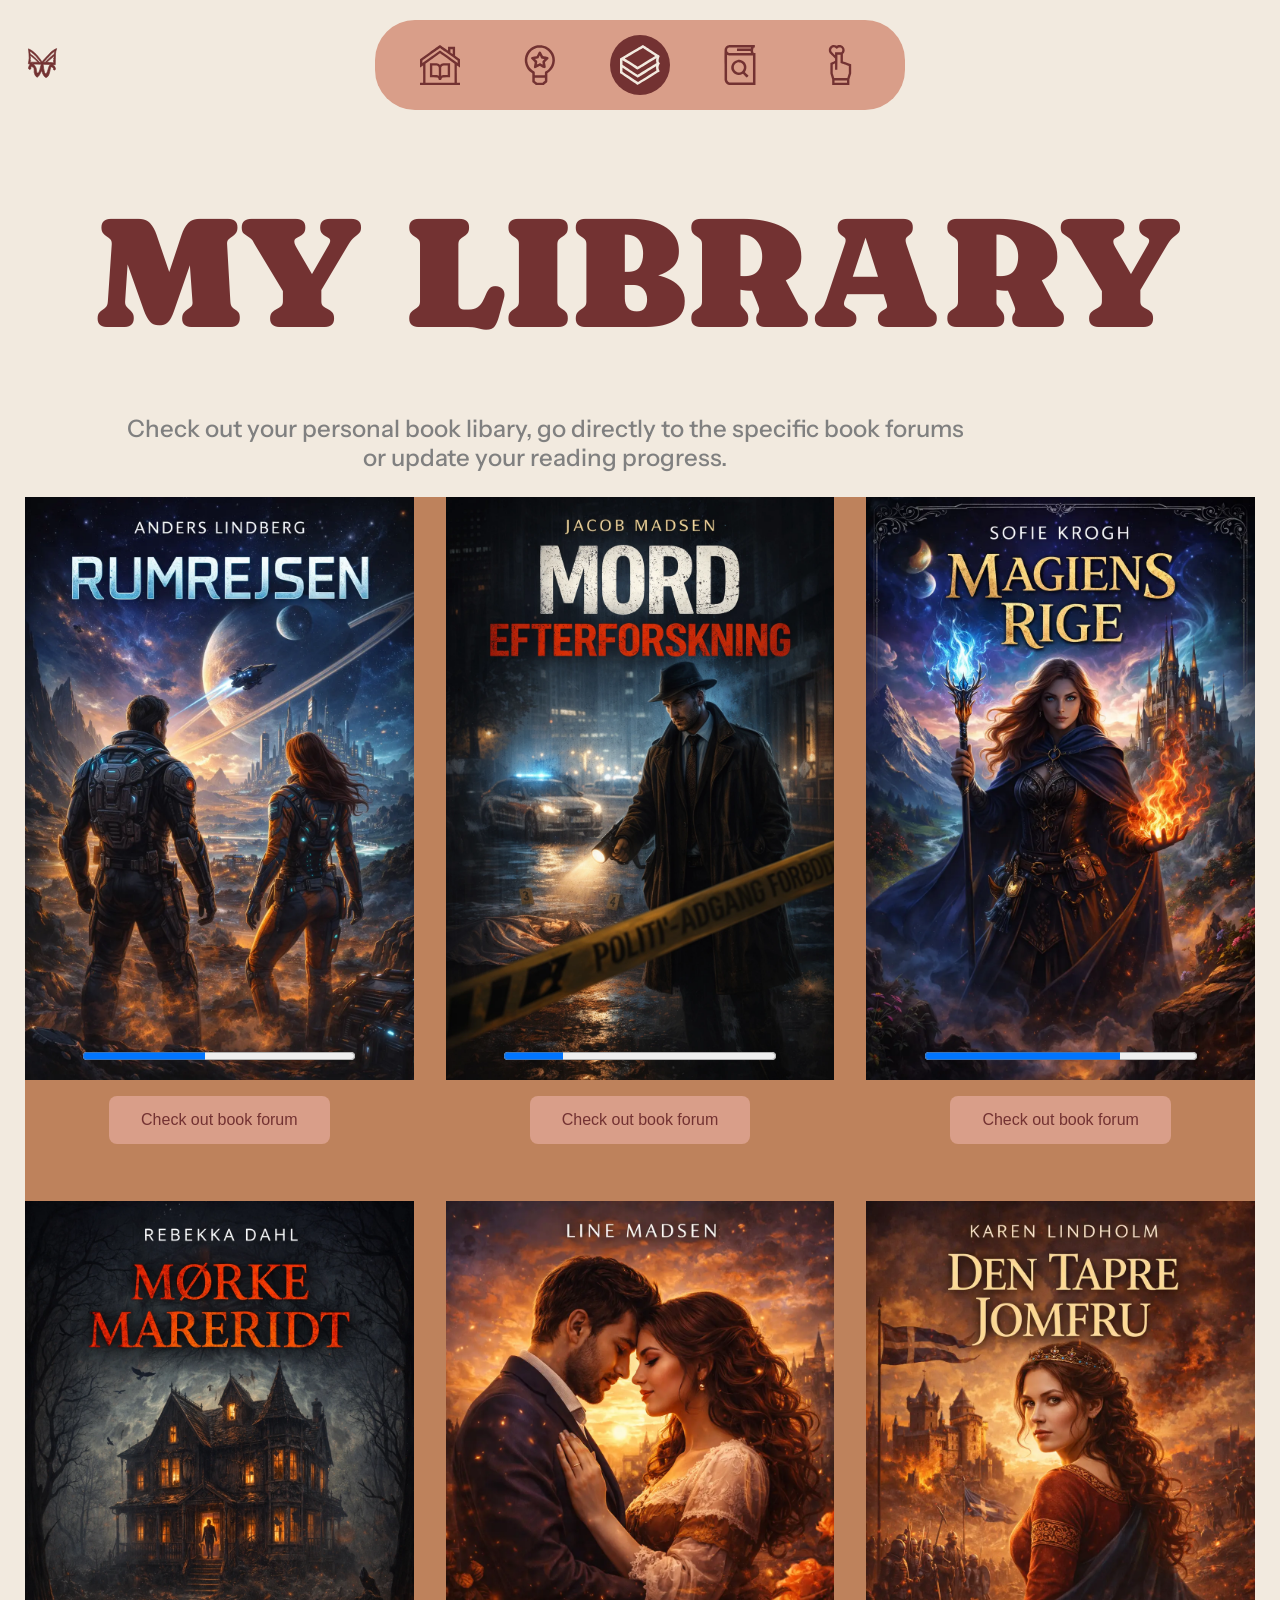
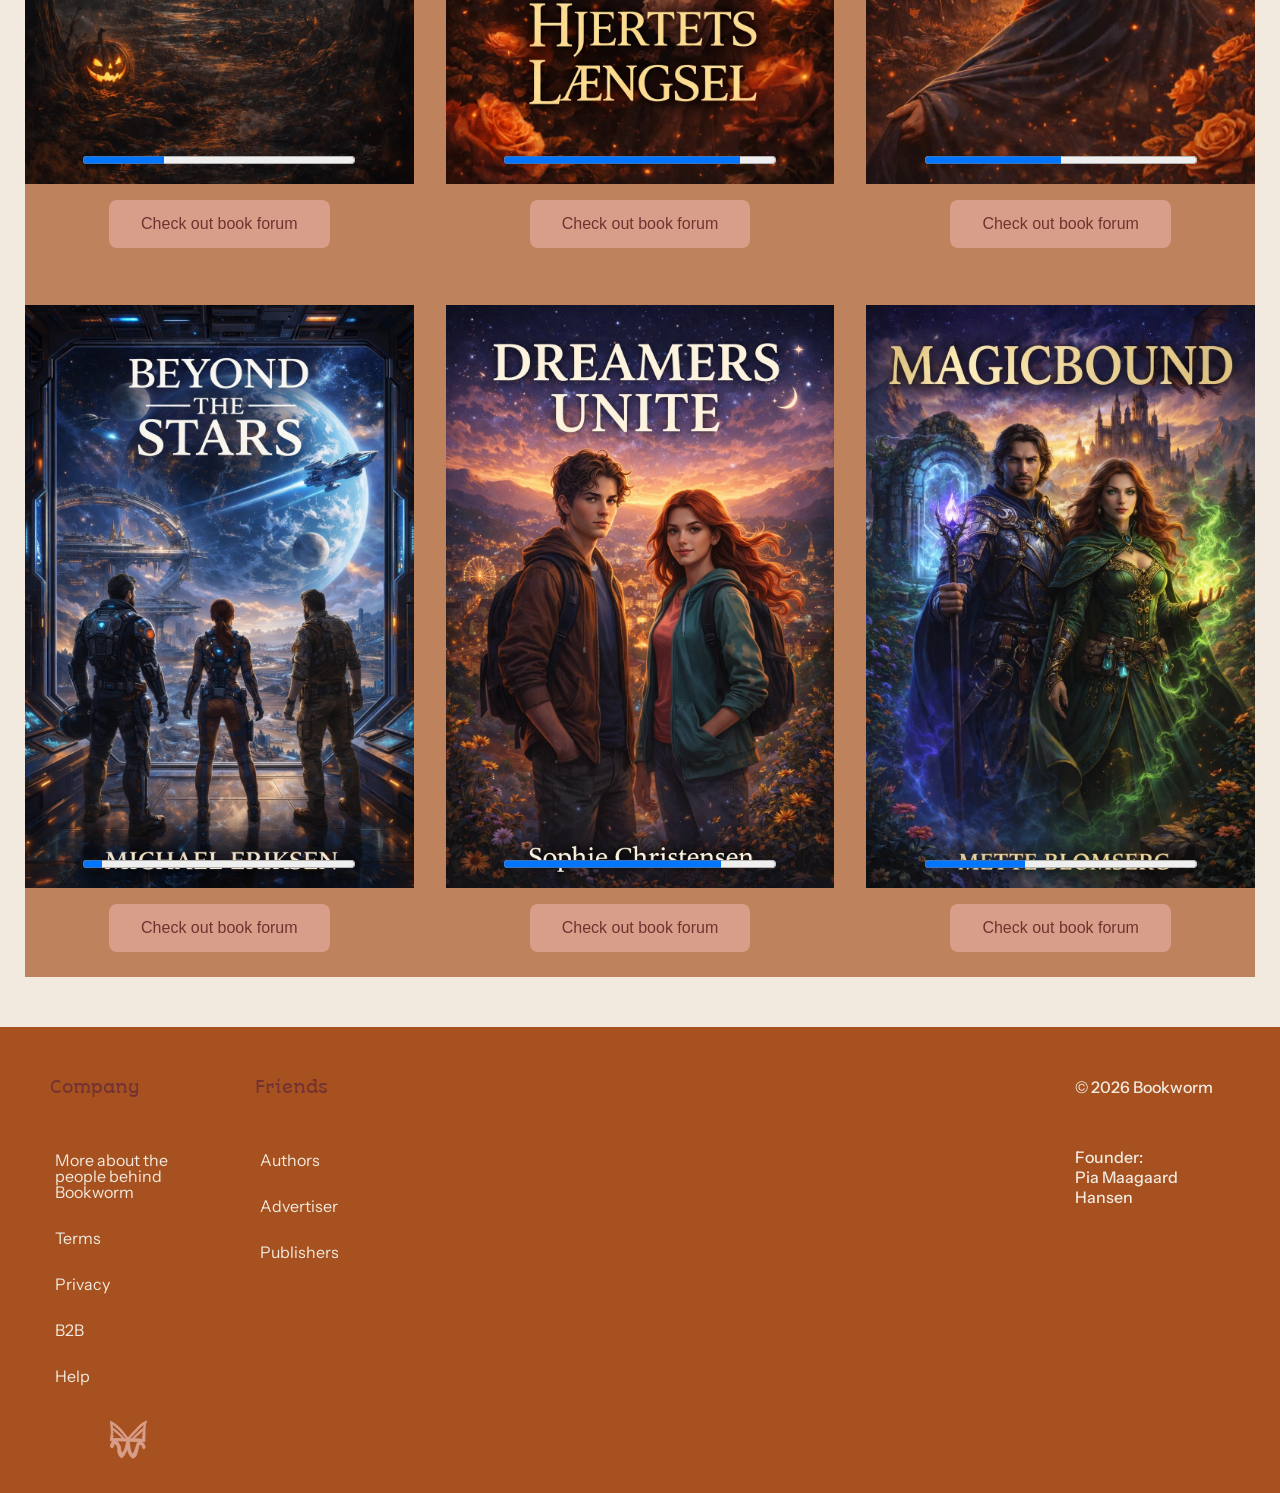
==== librarypage.html @ 9158f4e3 "Add files via upload" ====
<!DOCTYPE html>
<html lang="da">

<head>
    <meta charset="utf-8">
    <meta name="viewport" content="width=device-width, initial-scale=1.0">
    <meta name="robots" content="noindex">
    <link rel="stylesheet" href="style.css">
    <link rel="stylesheet" href="layout.css">
    <title>librarypage</title>
</head>

<body>
    <header class="grid_header">
        <div class="logo">
            <img src="logo1.svg" alt="logo">
        </div>
        <nav class="menu">
            <a href="index.html">
                <img src="icons/homepage.svg" alt="homepage">
            </a>

            <a href="suggestionpage.html">
                <img src="icons/suggest.svg" alt="suggestionpage">
            </a>

            <a class="active" href="librarypage.html">
                <img src="icons/library_a.svg" alt="librarypage">
            </a>

            <a href="search.html">
                <img src="icons/search.svg" alt="searchpage">
            </a>

            <a href="foryou.html">
                <img src="icons/foryou.svg" alt="foryoupage">
            </a>
        </nav>
        <div class="header-right"></div>
    </header>
    <main>
        <div class="librarytitle">
            <h1>MY LIBRARY</h1>
            <p>Check out your personal book libary, go directly to the specific book forums<br> or update your reading
                progress.</p>
        </div>
        <section class="grid_book">
            <div>
                <section class="grid_libcover">
                    <img src="imgs/Bøger/rumrejsen.webp" alt="rumrejsen book">
                    <label for="file1">Reading status: cpt. 18 </label>
                    <progress id="file1" value="45" max="100"> 45% </progress>
                </section>
                <button class="button">Check out book forum</button>
            </div>
            <div>
                <section class="grid_libcover">
                    <img src="imgs/Bøger/mordefterforskningbog.webp" alt="mordefterforskning book">
                    <label for="file2">Reading status: cpt. 9 </label>
                    <progress id="file2" value="22" max="100"> 22,5% </progress>
                </section>
                <button class="button">Check out book forum</button>
            </div>
            <div>
                <section class="grid_libcover">
                    <img src="imgs/Bøger/magiensrige.webp" alt="magiensrige book">
                    <label for="file3">Reading status: cpt.29 </label>
                    <progress id="file3" value="72" max="100"> 72,5% </progress>
                </section>
                <button class="button">Check out book forum</button>
            </div>
            <div>
                <section class="grid_libcover">
                    <img src="imgs/Bøger/mørkemareridt.webp" alt="mørkemareridt book">
                    <label for="file4">Reading status: cpt. 12 </label>
                    <progress id="file4" value="30" max="100"> 30% </progress>
                </section>
                <button class="button">Check out book forum</button>
            </div>
            <div>
                <section class="grid_libcover">
                    <img src="imgs/Bøger/hjertetlængsel.webp" alt="hjertetlængsel book">
                    <label for="file5">Reading status: cpt.35 </label>
                    <progress id="file5" value="87" max="100"> 87,5% </progress>
                </section>
                <button class="button">Check out book forum</button>
            </div>
            <div>
                <section class="grid_libcover">
                    <img src="imgs/Bøger/dentaprejomfru.webp" alt="dentaprejomfru book">
                    <label for="file6">Reading status: cpt. 20</label>
                    <progress id="file6" value="50" max="100"> 50% </progress>
                </section>
                <button class="button">Check out book forum</button>
            </div>
            <div>
                <section class="grid_libcover">
                    <img src="imgs/Bøger/beyoundthestars.webp" alt="beyoundthestars book">
                    <label for="file7">Reading status: cpt.3 </label>
                    <progress id="file7" value="7" max="100"> 7,5% </progress>
                </section>
                <button class="button">Check out book forum</button>
            </div>
            <div>
                <section class="grid_libcover">
                    <img src="imgs/Bøger/dreamersunite.webp" alt="dreamersunite book">
                    <label for="file8">Reading status: cpt.32 </label>
                    <progress id="file8" value="80" max="100"> 80% </progress>
                </section>
                <button class="button">Check out book forum</button>
            </div>
            <div>
                <section class="grid_libcover">
                    <img src="imgs/Bøger/magicbound.webp" alt="magicbound book">
                    <label for="file9">Reading status: cpt.15 </label>
                    <progress id="file9" value="37" max="100"> 37,5% </progress>
                </section>
                <button class="button">Check out book forum</button>
            </div>
        </section>

    </main>
    <footer class="grid_footer">
        <div class="company">
            <div>
                <h3>Company</h3>
                <ul>
                    <li>
                        <a href="">More about the people behind Bookworm</a>
                    </li>
                    <li><a href="">Terms</a></li>
                    <li><a href="">Privacy</a></li>
                    <li><a href="">B2B</a></li>
                    <li><a href="">Help</a></li>
                </ul>
            </div>
            <div class="logo">
                <img src="logo2.svg" alt="logo">
            </div>
        </div>
        <div class="friends">
            <h3>Friends</h3>
            <ul>
                <li><a href="">Authors</a></li>
                <li><a href="">Advertiser</a></li>
                <li><a href="">Publishers</a>
                </li>
            </ul>
        </div>
        <div class="founder">
            <p>© 2026 Bookworm</p>
            <p>Founder:<br> Pia Maagaard Hansen</p>
        </div>
    </footer>
</body>
---- style.css ----
/*************** Reset *********************/
* {
  margin: 0;
  padding: 0;
  box-sizing: border-box;
}
img {
  width: 100%;
  height: auto;
}

/********** fonts *******/
@font-face {
  font-family: Autour;
  src: url("typografi/Autour_One/11zon_AutourOne-Regular.woff") format("woff");
}
@font-face {
  font-family: Caprasimo;
  src: url("typografi/Caprasimo/11zon_Caprasimo-Regular.woff") format("woff");
}
@font-face {
  font-family: Gloock;
  src: url("typografi/Gloock/11zon_Gloock-Regular.woff") format("woff");
}
@font-face {
  font-family: Instrument;
  src: url("typografi/Instrument_Sans/11zon_InstrumentSans-VariableFont_wdth,wght.woff") format("woff");
}

/***** Desktop ******/
@media (min-width: 1001px) {
  /***** MENU ******/
  .logo img {
    height: 50px;
  }
  .menu {
    background-color: #d99e89; /* farven bag menuen */
    display: flex;
    justify-content: space-around;
    align-items: center;
    padding: 15px; /* adds space inside the menu */
    border-radius: 40px; /* rounded menu edges */
  }
  .menu a {
    display: flex;
    align-items: center;
    justify-content: center;
    width: 60px;
    height: 60px;
    border-radius: 50%;
    margin-left: 20px;
    margin-right: 20px;
  }

  .menu img {
    width: 40px;
    height: auto;
  }

  .menu a.active {
    background-color: #733232;
  }

  .menu a:hover img {
    transform: scale(1.2);
    opacity: 0.8;
  }

  /****** TEKST *****/
  h1 {
    color: #733232;
    font-family: Caprasimo;
    font-size: 10em;
    font-weight: 100;
    padding: 25px;
    text-transform: uppercase;
    text-align: center;
  }
  h2 {
    color: #733232;
    font-family: Caprasimo;
    font-size: 6em;
    font-weight: 800;
    padding: 25px;
  }
  h3 {
    color: #733232;
    font-family: Autour;
    font-size: 1em;
    font-weight: 100;
    padding: 25px;
  }
  p {
    color: grey;
    font-family: Instrument;
    font-size: 150%;
    font-weight: 500;
    padding: 25px;
    max-width: 65ch;
  }
  li {
    color: #733232;
    font-family: Instrument;
    font-size: 1.2rem;
    line-height: 1.5rem;
    margin: 30px;
  }
  q {
    color: #733232;
    font-family: Gloock;
    font-size: 2em;
    font-weight: 100;
    padding: 25px;
  }
  /** first img, text over img **/
  .grid_1 p {
    color: #733232;
    font-family: Gloock;
    font-size: 300%;
    font-weight: 500;
    padding: 25px;
    max-width: 65ch;
  }
  .grid_1 img {
    opacity: 0.5;
    border-radius: 20px;
  }
  /** Bookworm list **/
  .grid_worm ol {
    color: #733232;
    font-family: Instrument;
    font-size: 1.5rem;
    line-height: 1.5rem;
    margin: 30px;
  }
  .grid_worm h2 {
    color: #733232;
    font-family: Caprasimo;
    font-size: 4em;
    font-weight: 800;
    padding: 25px;
  }
  .grid_worm img {
    border-radius: 20px;
  }
  /** Genre links **/
  .book a {
    color: #efb29e;
    text-decoration: none;
    font-size: 1.5rem;
    font-weight: 400;
  }
  /** top ti liste **/
  .grid_3-5 a {
    color: #733232;
    text-decoration: none;
    font-family: Gloock;
    font-size: 1.5rem;
    line-height: 2rem;
    text-align: center;
  }
  .grid_citat p {
    font-style: italic;
  }
  .grid_citat img {
    border-radius: 20px;
  }
  /*****library books*****/
  .librarytitle p {
    text-align: center;
    place-self: center;
  }
  .grid_book {
    background-color: #a6511fac;
    margin-bottom: 25px;
  }
  .grid_book h3 {
    color: #f2eadf;
    font-family: Gloock;
  }
}

/***** MOBIL ******/
@media screen and (max-width: 1000px) {
  /***** MENU ******/
  .logo img {
    height: 50px;
  }
  .menu {
    background-color: #d99e89; /* farven bag menuen */
    display: flex;
    justify-content: space-around;
    align-items: center;
    padding: 15px; /* adds space inside the menu */
    border-radius: 40px; /* rounded menu edges */
  }
  .menu a {
    display: flex;
    align-items: center;
    justify-content: center;
    width: 60px;
    height: 60px;
    border-radius: 50%;
  }

  .menu img {
    width: 40px;
    height: auto;
  }

  .menu a.active {
    background-color: #733232;
  }

  .menu a:hover img {
    transform: scale(1.2);
    opacity: 0.8;
  }
  /****** TEKST *****/
  h1 {
    color: #733232;
    font-family: Caprasimo;
    font-size: 6em;
    font-weight: 100;
    padding: 25px;
    text-transform: uppercase;
    text-align: center;
  }
  h2 {
    color: #733232;
    font-family: Caprasimo;
    font-size: 4em;
    font-weight: 800;
    padding: 25px;
  }
  h3 {
    color: #733232;
    font-family: Autour;
    font-size: 3em;
    font-weight: 100;
    padding: 25px;
  }
  p {
    color: grey;
    font-family: Instrument;
    font-size: 125%;
    font-weight: 500;
    padding: 25px;
    max-width: 65ch;
  }
  li {
    color: #733232;
    font-family: Instrument;
    font-size: 1rem;
    line-height: 1.5rem;
    margin: 30px;
  }
  q {
    color: #733232;
    font-family: Gloock;
    font-size: 2.5em;
    font-weight: 100;
    padding: 25px;
  }
  /** first img, text over img **/
  .grid_1 p {
    color: #733232;
    font-family: Gloock;
    font-size: 200%;
    font-weight: 500;
    padding: 25px;
    max-width: 65ch;
  }
  .grid_1 img {
    border-radius: 20px;
    opacity: 0.5;
  }
  /** Bookworm list **/
  .grid_worm ol {
    color: #733232;
    font-family: Instrument;
    font-size: 1.2rem;
    line-height: 1.5rem;
    margin: 30px;
  }
  .grid_worm h2 {
    color: #733232;
    font-family: Caprasimo;
    font-size: 4em;
    font-weight: 800;
    padding: 25px;
  }
  .grid_worm img {
    border-radius: 20px;
  }
  /** Genre links **/
  .book a {
    color: #efb29e;
    text-decoration: none;
    font-size: 1.8rem;
    font-weight: 400;
  }
  /** top ti liste **/
  .grid_3-5 a {
    color: #733232;
    text-decoration: none;
    font-family: Gloock;
    font-size: 1rem;
    line-height: 2rem;
    text-align: center;
  }
  .grid_citat img {
    border-radius: 20px;
  }
  /*****library books*****/
  .grid_book {
    background-color: #a6511fac;
    margin-bottom: 25px;
  }
  .grid_book h3 {
    color: #f2eadf;
    font-family: Gloock;
  }
}
/*genre book stack*/
/* colors */
.book1 {
  background: #7b3437;
}
.book2 {
  background: #55683a;
}
.book3 {
  background: #b55e22;
}
.book4 {
  background: #4a2e43;
}

.book5 {
  background: #134f57;
}
.book6 {
  background: #000000;
}
.book7 {
  background: #404247;
}
.book8 {
  background: #a1541d;
}

.book9 {
  background: #551315;
}
.book10 {
  background: #42531f;
}
.book11 {
  background: #3f8792;
}
.book12 {
  background: #a1749b;
}
/****** HEADER *****/
header {
  background-color: #f2eadf;
  overflow: hidden;
}
/****** MAIN *****/
main {
  padding: 25px;
  background-color: #f2eadf;
  margin-inline: auto;
  max-width: 1500px;
}
/****** FOOTER *****/
footer {
  background-color: #a6511f;
  padding: 25px;
}
footer p {
  color: #f2eadf;
  text-decoration: none;
  font-size: 1rem;
}
footer li {
  color: #f2eadf;
  font-family: Instrument;
  font-size: 1rem;
  line-height: 1rem;
  margin: 30px;
  list-style: none;
}
footer a {
  color: #f2eadf;
  text-decoration: none;
}
.button {
  background-color: #d99e89; /* farven bag menuen */
  border: none;
  color: #733232;
  padding: 15px 32px;
  text-align: center;
  text-decoration: none;
  display: inline-block;
  font-size: 16px;
  cursor: pointer;
  margin-bottom: 25px;
  border-radius: 8px;
}
.genre_book button {
  background-color: #733232;
  border: none;
  color: #f2eadf;
  padding: 15px 32px;
  text-align: center;
  text-decoration: none;
  display: inline-block;
  font-size: 16px;
  cursor: pointer;
  margin-bottom: 25px;
  border-radius: 8px;
}

.map {
  padding-bottom: 25px;
}
.grid_worm {
  padding-bottom: 25px;
}
.grid_10list {
  padding-bottom: 25px;
}
.list10_text {
  padding-bottom: 25px;
}
.grid_citat {
  padding-bottom: 25px;
}
---- layout.css ----
.grid_header {
  display: grid;
  grid-template-columns: 1fr 4fr 1fr;
  align-items: center;
  padding: 20px;
}
.logo {
  justify-self: start;
}

.menu {
  justify-self: center;
}

.header-right {
  justify-self: end;
}
header nav ul {
  list-style: none;
}
.grid_footer {
  display: grid;
  grid-template-columns: 1fr 1fr 3fr 1fr;
}
.company {
  grid-column: 1;
}
.friends {
  grid-column: 2;
}
.founder {
  grid-column: 4;
}

/******* mobil ******/
/** homepage **/
/** text on image **/
.grid_1 {
  display: grid;
  grid-template-columns: 1fr;
  gap: 10px;
  /*padding: 25px;*/
}
.grid_1 img {
  grid-column: 1;
  grid-row: 1;
}
.grid_1 p {
  grid-column: 1;
  grid-row: 1;
  /* når screen kommer under 600, så passer teksten ikke til billedet*/
}
/** genre stack **/
.grid_genre {
  display: grid;
  grid-template-columns: repeat(4, 1fr);
  gap: 18px;
  max-width: 1000px;
  margin: 0 auto;
  background: #f3eee6;
  padding-bottom: 25px;
}
.book {
  position: relative;
  /* height her ændre størrelsen på bøgen*/
  height: 600px;
  display: flex;
  justify-content: center;
  overflow: hidden;
  align-items: center;
}

.book img {
  position: absolute;
  /*top ændre hvor meget den skal rykkes op fra midten, fordi ellers stå den samme sted som texten*/
  top: 18px;
  left: 50%;
  transform: translateX(-50%);
  width: 150px;
  height: auto;
}
.book a {
  position: absolute;
  /*her ændres texten til at være vertical*/
  writing-mode: vertical-rl;
  text-orientation: mixed;
}
/** top 10 **/
.grid_10list {
  display: grid;
  grid-template-columns: 1fr 1fr;
  gap: 20px;
}
.grid_3-5 {
  display: grid;
  grid-template-columns: 3fr 5fr;
  gap: 20px;
  align-items: center;
}
.grid_3-5 img {
  width: 100%;
  height: auto;
  display: block;
}

/***** librarypage *****/

.grid_book {
  display: grid;
  grid-template-columns: 1fr 1fr;
  gap: 2rem;
}

.grid_book > div {
  display: flex;
  flex-direction: column;
  align-items: center;
}

.grid_libcover {
  display: grid;
}

.grid_libcover img {
  grid-column: 1;
  grid-row: 1;
  width: 100%;
  display: block;
}

.grid_libcover label,
.grid_libcover progress {
  grid-column: 1;
  grid-row: 1;
}

.grid_libcover progress {
  place-self: end center;
  margin-bottom: 1rem;
  width: 70%;
}

.grid_libcover label {
  display: none;
}

.button {
  margin-top: 1rem;
  place-self: center;
}
/***** suggestionpage *****/

.grid_book h3 {
  grid-column: 1/3;
  grid-row: 1;
}
.grid_book button {
  grid-column: 2;
  grid-row: 3;
  place-self: center;
}
.genre_book {
  display: flex;
  flex-direction: column;
  align-items: center;
}

/******* desktop ******/
@media (min-width: 1000px) {
  /** homepage **/
  .grid_genre {
    display: grid;
    grid-template-columns: repeat(12, 1fr);
    gap: 18px;
    max-width: 1500px;
    margin: 0 auto;
    background: #f3eee6;
    padding-bottom: 25px;
  }
  .book {
    position: relative;
    /* height her ændre størrelsen på bøgen*/
    height: 600px;
    display: flex;
    justify-content: center;
    overflow: hidden;
    align-items: center;
  }
  .book img {
    position: absolute;
    /*top ændre hvor meget den skal rykkes op fra midten, fordi ellers stå den samme sted som texten*/
    top: 18px;
    left: 50%;
    transform: translateX(-50%);
    width: 50px;
    height: auto;
  }
  .book a {
    position: absolute;
    /*her ændres texten til at være vertical*/
    writing-mode: vertical-rl;
    text-orientation: mixed;
  }
  .grid_worm {
    display: grid;
    grid-template-columns: 1fr 1fr;
    gap: 20px;
    margin: 0 auto;
  }
  .grid_citat {
    display: grid;
    grid-template-columns: 1fr 1fr;
    gap: 20px;
    margin: 0 auto;
  }
  /***** librarypage *****/
  .grid_book {
    grid-template-columns: 1fr 1fr 1fr;
  }
  /***** suggestionpage *****/
  .grid_book h3 {
    grid-column: 1/4;
    grid-row: 1;
  }
  .grid_book button {
    grid-column: 2;
    grid-row: 3;
  }
}
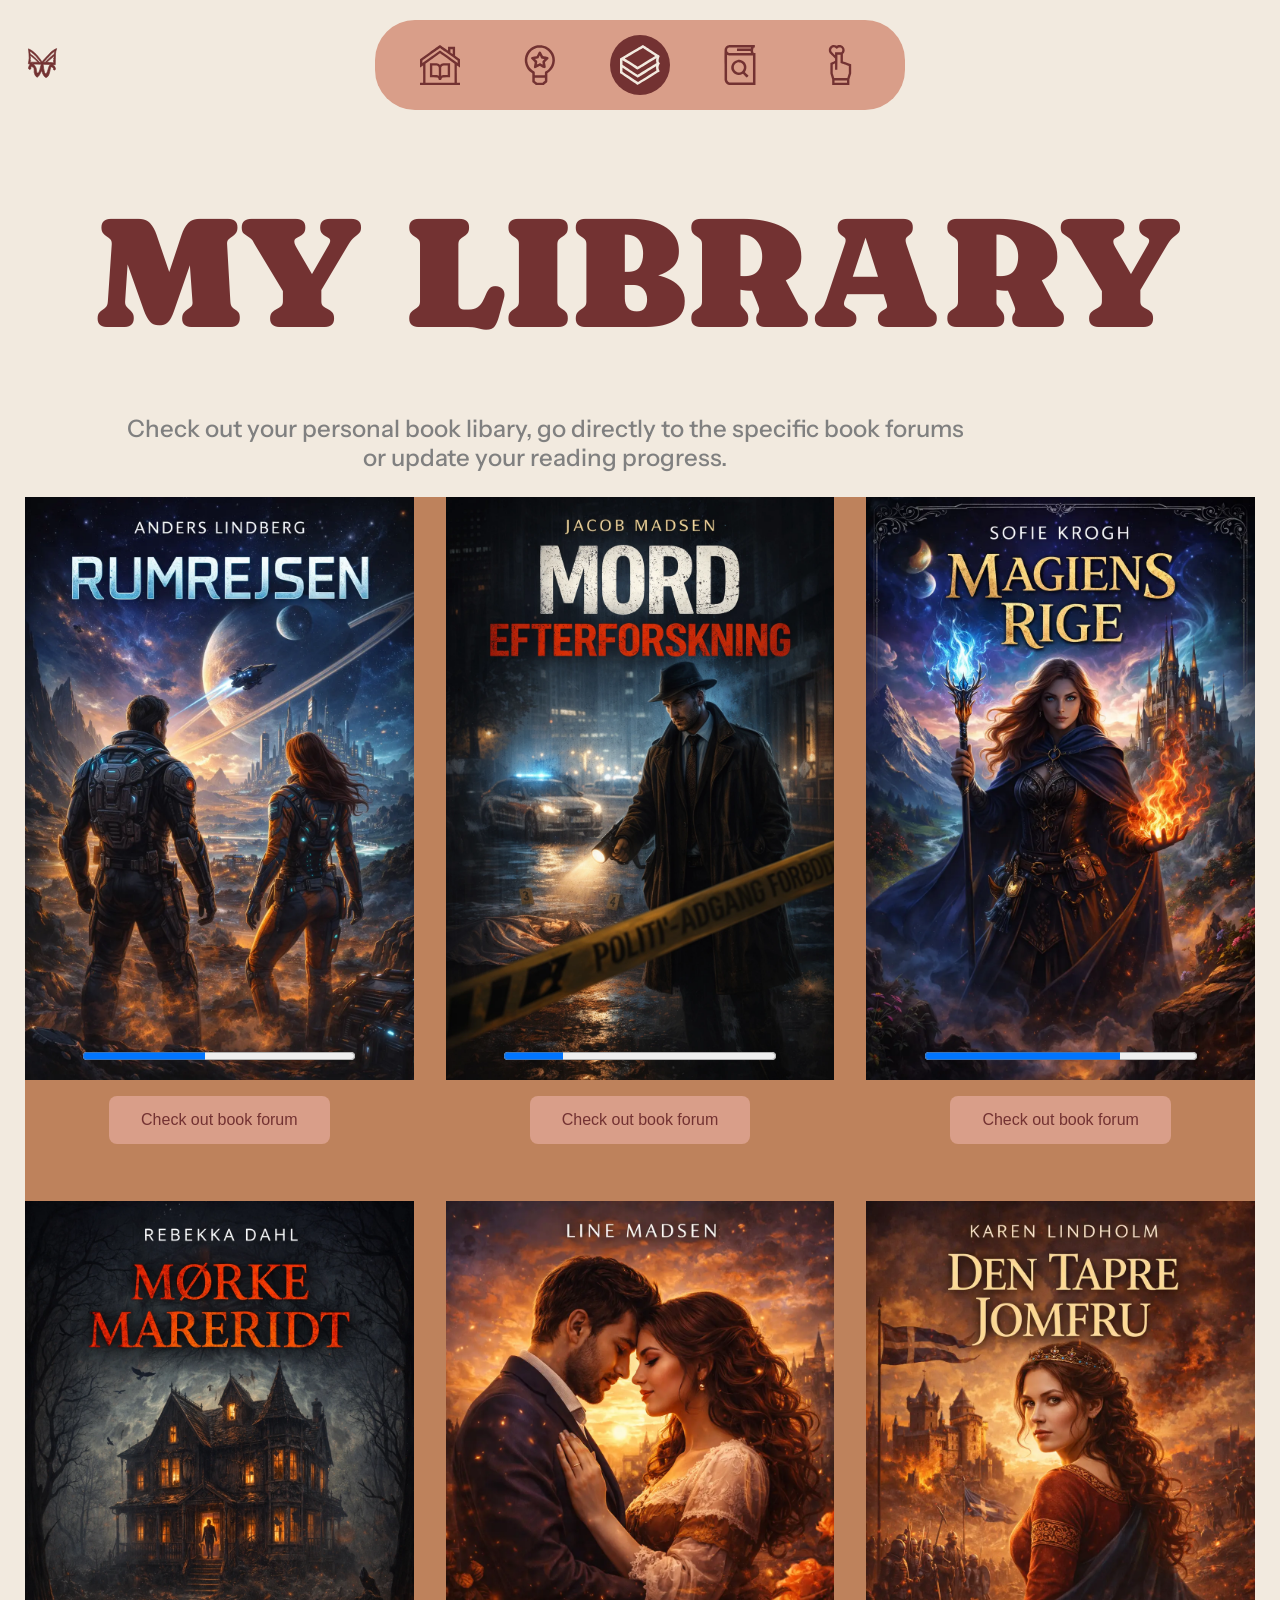
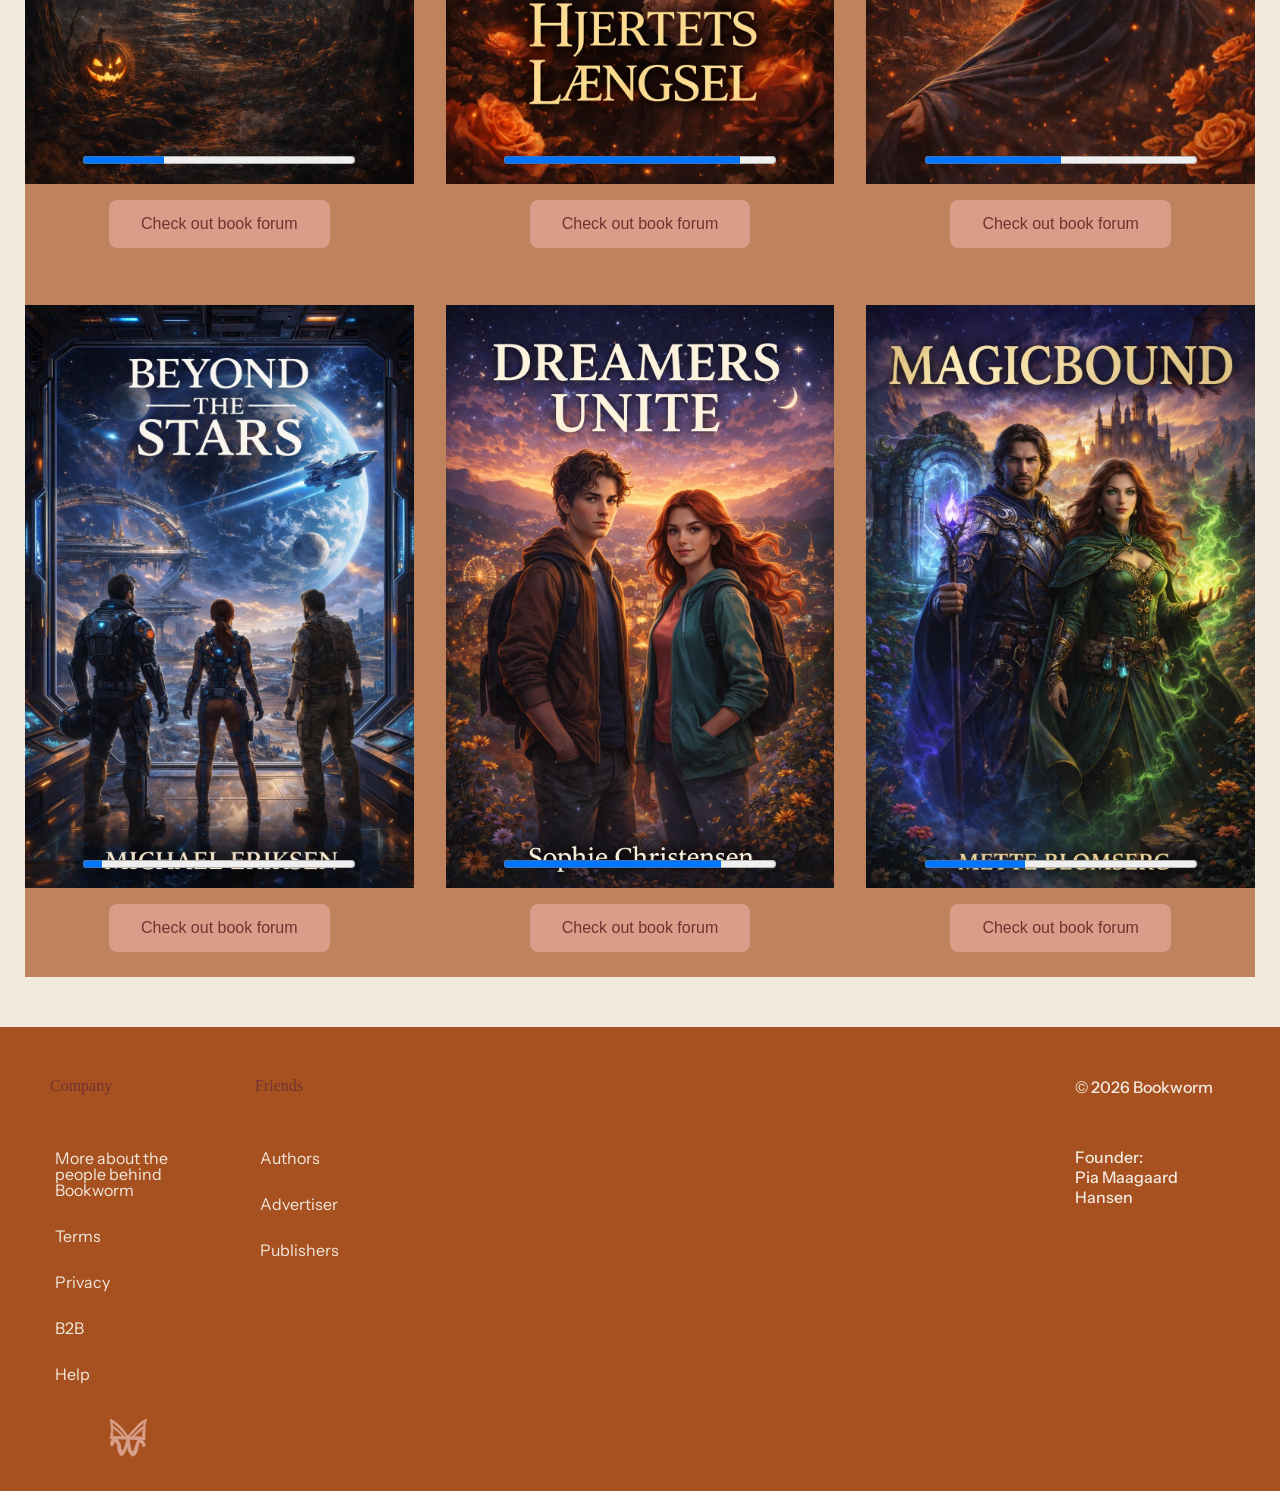
==== commit fa8a2be7: "Add files via upload" ====
--- a/librarypage.html
+++ b/librarypage.html
@@ -5,6 +5,11 @@
     <meta charset="utf-8">
     <meta name="viewport" content="width=device-width, initial-scale=1.0">
     <meta name="robots" content="noindex">
+    <link rel="preconnect" href="https://fonts.googleapis.com">
+    <link rel="preconnect" href="https://fonts.gstatic.com" crossorigin>
+    <link
+        href="https://fonts.googleapis.com/css2?family=Autour+One&family=Caprasimo&family=Gloock&family=Instrument+Sans:ital,wght@0,400..700;1,400..700&display=swap"
+        rel="stylesheet">
     <link rel="stylesheet" href="style.css">
     <link rel="stylesheet" href="layout.css">
     <title>librarypage</title>
--- a/style.css
+++ b/style.css
@@ -10,21 +10,45 @@
 }
 
 /********** fonts *******/
+/*
 @font-face {
   font-family: Autour;
   src: url("typografi/Autour_One/11zon_AutourOne-Regular.woff") format("woff");
-}
+}*/
+.autour-one-regular {
+  font-family: "Autour One", system-ui;
+  font-style: normal;
+}
+/*
 @font-face {
   font-family: Caprasimo;
   src: url("typografi/Caprasimo/11zon_Caprasimo-Regular.woff") format("woff");
-}
+}*/
+.caprasimo-regular {
+  font-family: "Caprasimo", serif;
+  font-weight: 400;
+  font-style: normal;
+}
+/*
 @font-face {
   font-family: Gloock;
   src: url("typografi/Gloock/11zon_Gloock-Regular.woff") format("woff");
-}
+}*/
+.gloock-regular {
+  font-family: "Gloock", serif;
+  font-weight: 400;
+  font-style: normal;
+}
+/*
 @font-face {
   font-family: Instrument;
   src: url("typografi/Instrument_Sans/11zon_InstrumentSans-VariableFont_wdth,wght.woff") format("woff");
+}*/
+.instrument-sans {
+  font-family: "Instrument Sans", sans-serif;
+  font-optical-sizing: auto;
+  font-style: normal;
+  font-variation-settings: "wdth" 100;
 }
 
 /***** Desktop ******/
@@ -92,7 +116,7 @@
   }
   p {
     color: grey;
-    font-family: Instrument;
+    font-family: Instrument Sans;
     font-size: 150%;
     font-weight: 500;
     padding: 25px;
@@ -100,7 +124,7 @@
   }
   li {
     color: #733232;
-    font-family: Instrument;
+    font-family: Instrument Sans;
     font-size: 1.2rem;
     line-height: 1.5rem;
     margin: 30px;
@@ -128,7 +152,7 @@
   /** Bookworm list **/
   .grid_worm ol {
     color: #733232;
-    font-family: Instrument;
+    font-family: Instrument Sans;
     font-size: 1.5rem;
     line-height: 1.5rem;
     margin: 30px;
@@ -242,7 +266,7 @@
   }
   p {
     color: grey;
-    font-family: Instrument;
+    font-family: Instrument Sans;
     font-size: 125%;
     font-weight: 500;
     padding: 25px;
@@ -250,7 +274,7 @@
   }
   li {
     color: #733232;
-    font-family: Instrument;
+    font-family: Instrument Sans;
     font-size: 1rem;
     line-height: 1.5rem;
     margin: 30px;
@@ -278,7 +302,7 @@
   /** Bookworm list **/
   .grid_worm ol {
     color: #733232;
-    font-family: Instrument;
+    font-family: Instrument Sans;
     font-size: 1.2rem;
     line-height: 1.5rem;
     margin: 30px;
@@ -386,7 +410,7 @@
 }
 footer li {
   color: #f2eadf;
-  font-family: Instrument;
+  font-family: Instrument Sans;
   font-size: 1rem;
   line-height: 1rem;
   margin: 30px;
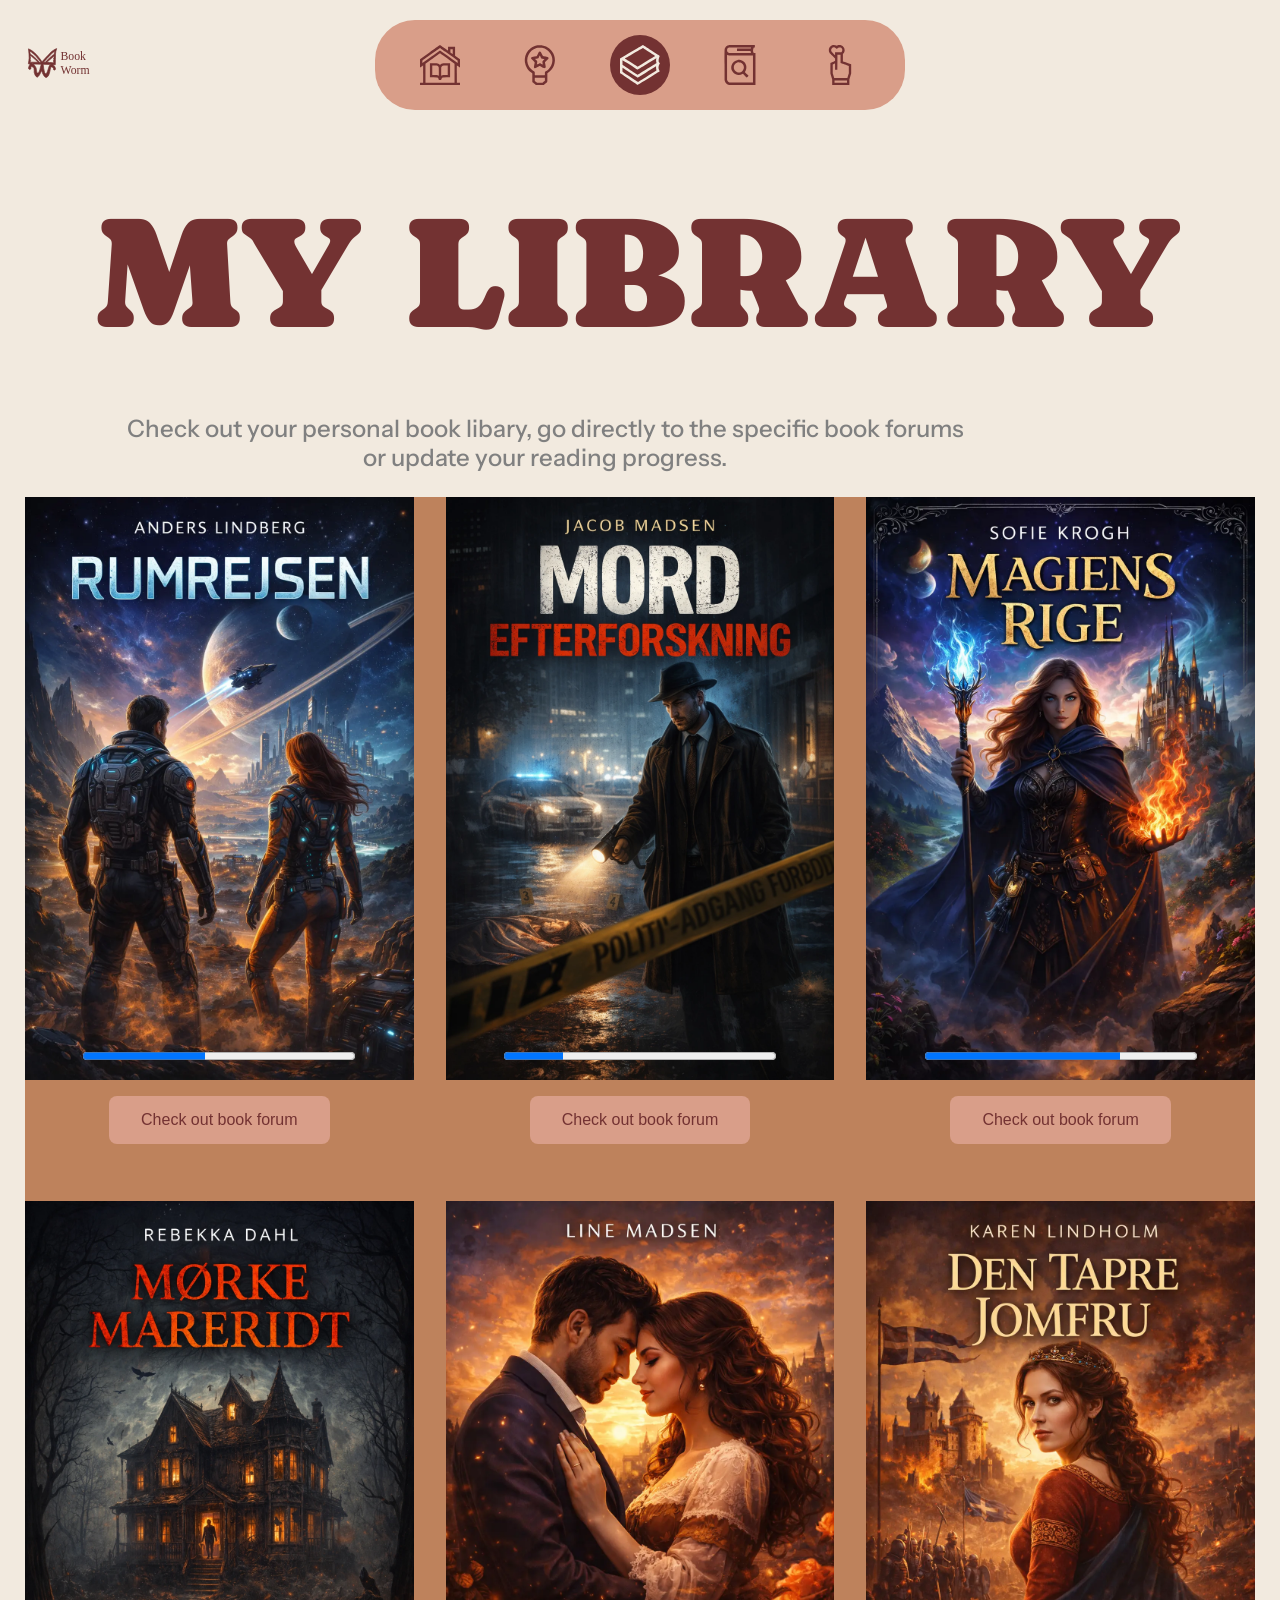
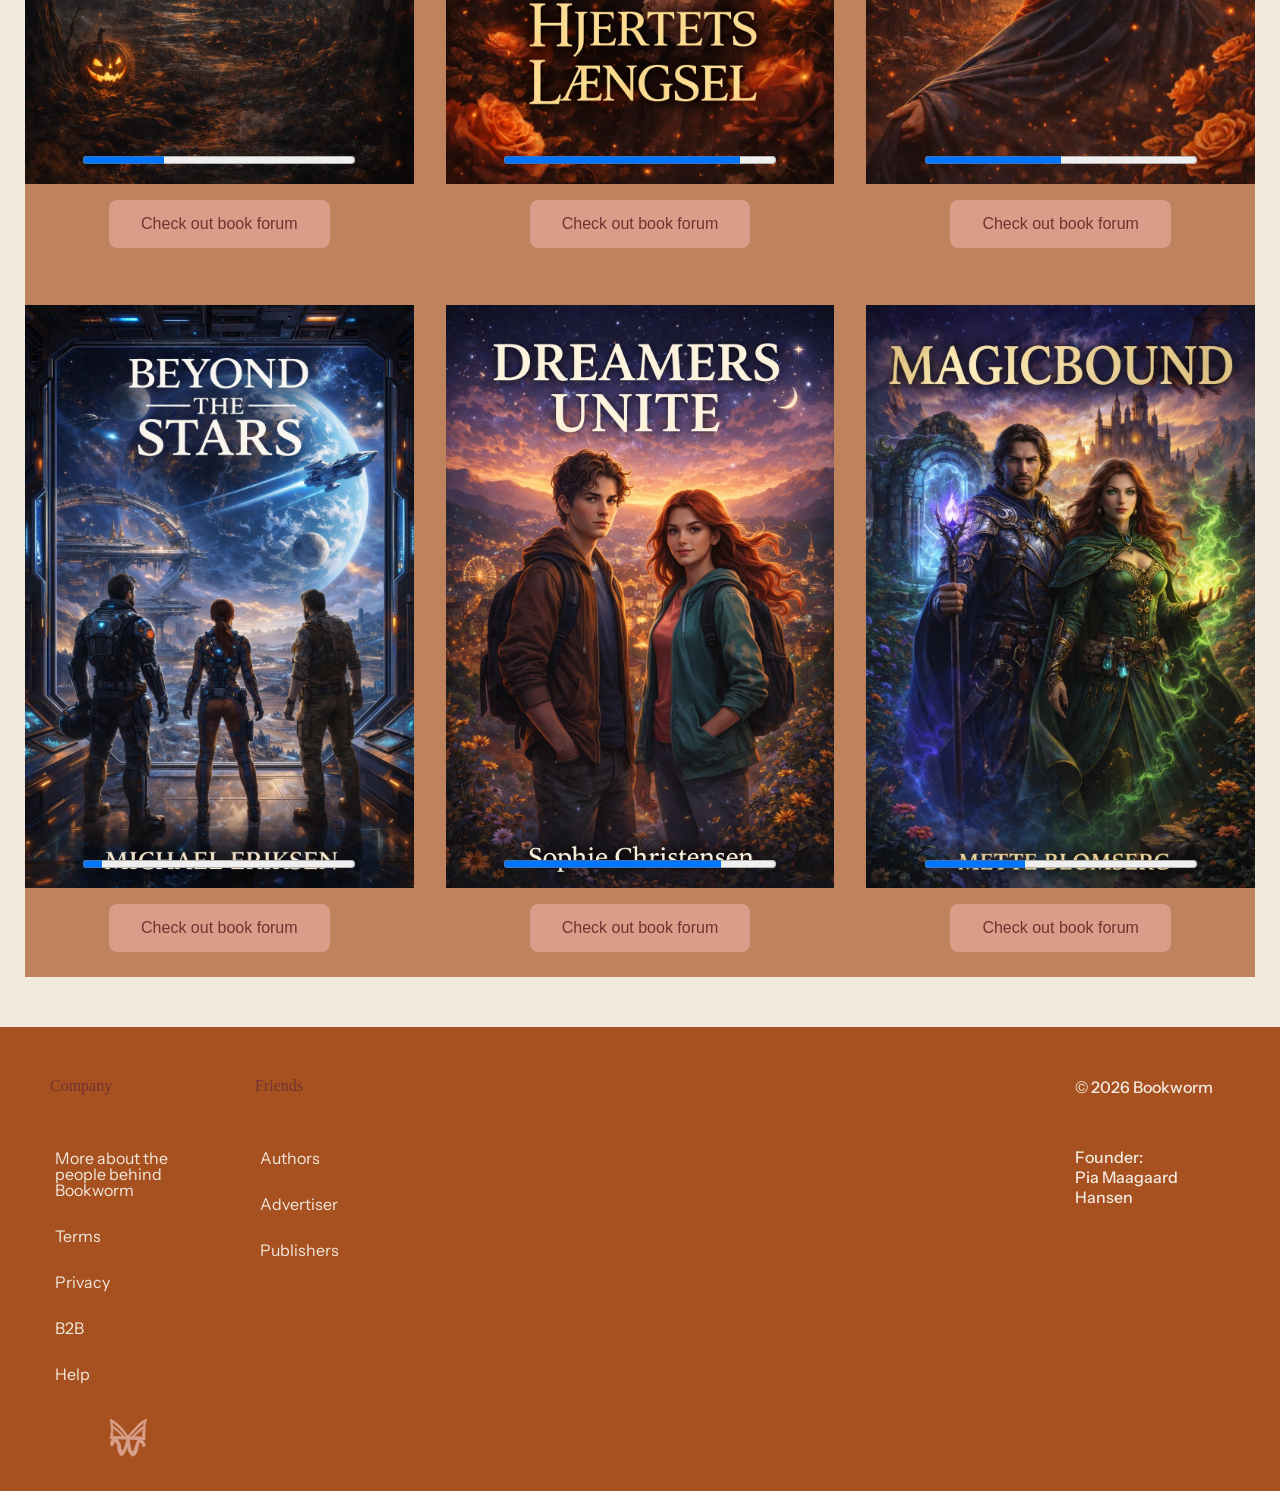
==== commit 167e4187: "Replace logo image with language-specific version" ====
--- a/librarypage.html
+++ b/librarypage.html
@@ -18,7 +18,7 @@
 <body>
     <header class="grid_header">
         <div class="logo">
-            <img src="logo1.svg" alt="logo">
+           <img src="logo1lang.svg" alt="logo">
         </div>
         <nav class="menu">
             <a href="index.html">
@@ -157,4 +157,4 @@
             <p>Founder:<br> Pia Maagaard Hansen</p>
         </div>
     </footer>
-</body>+</body>
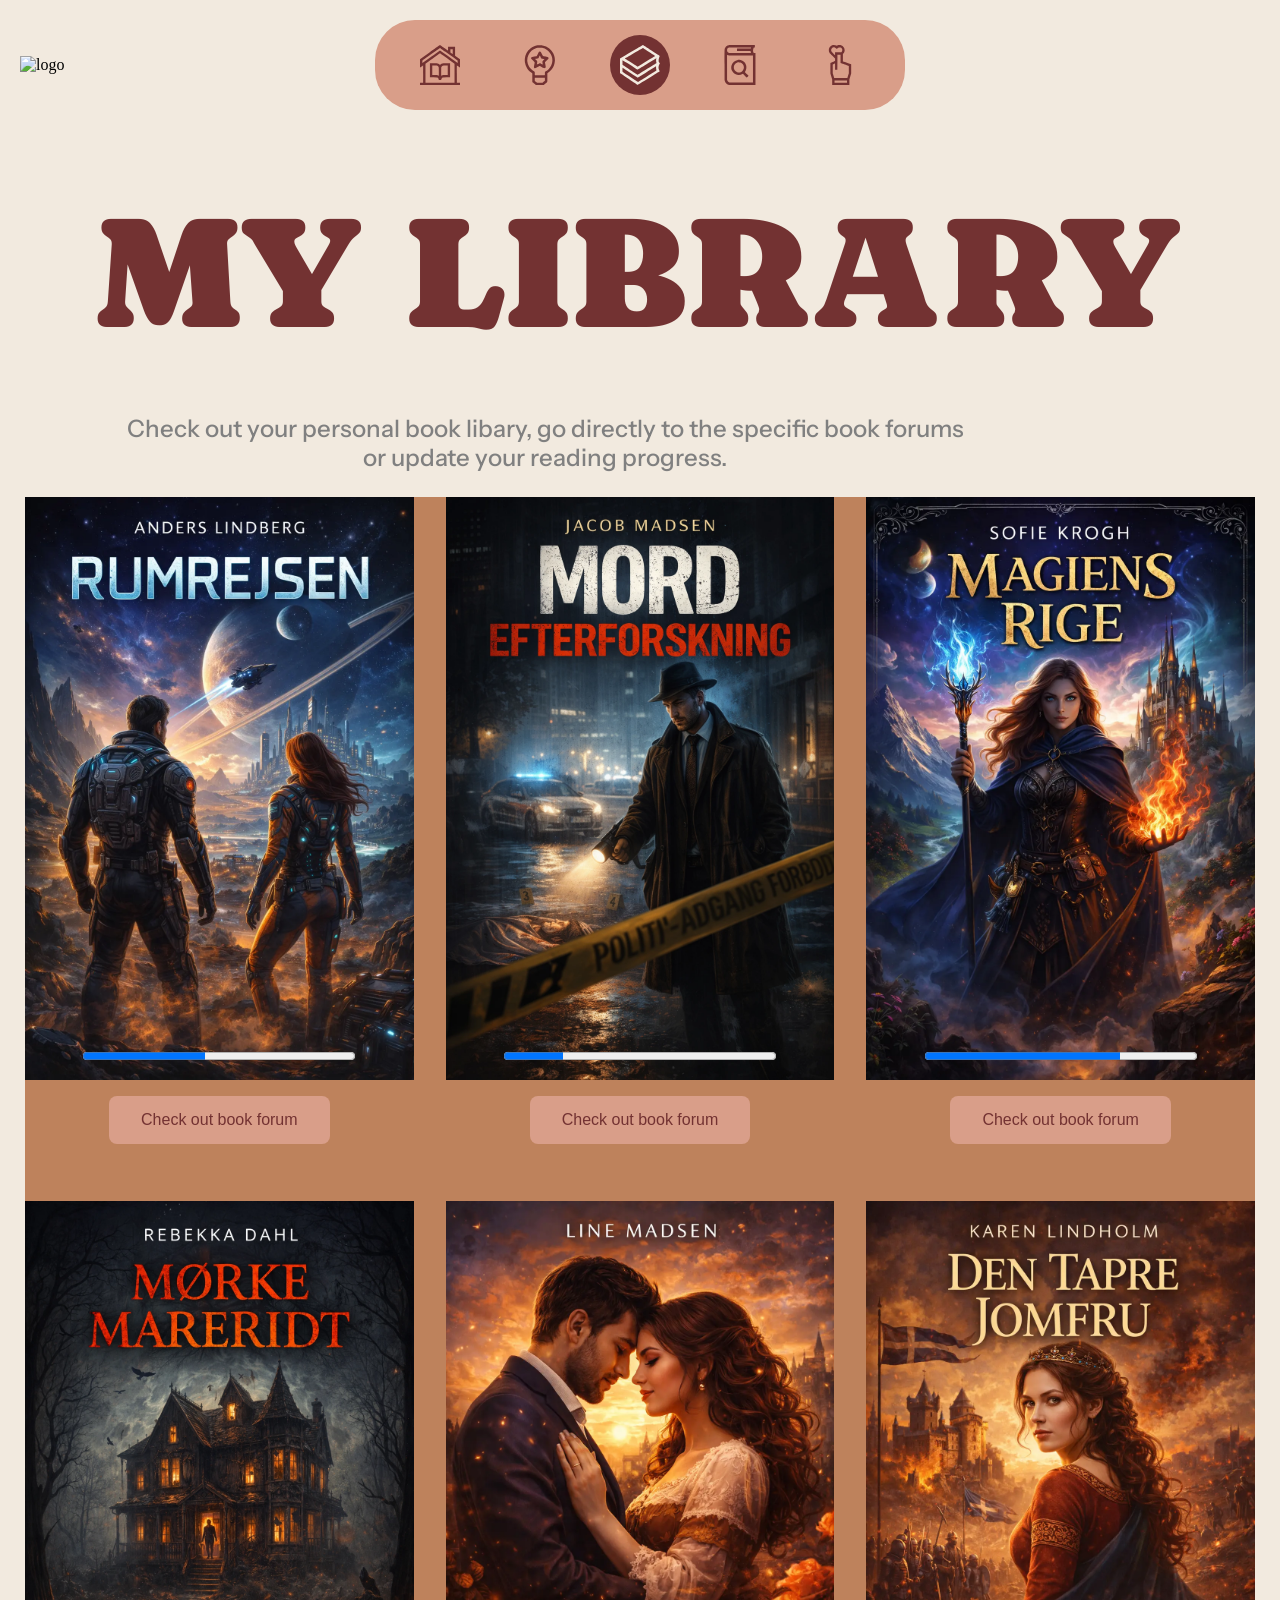
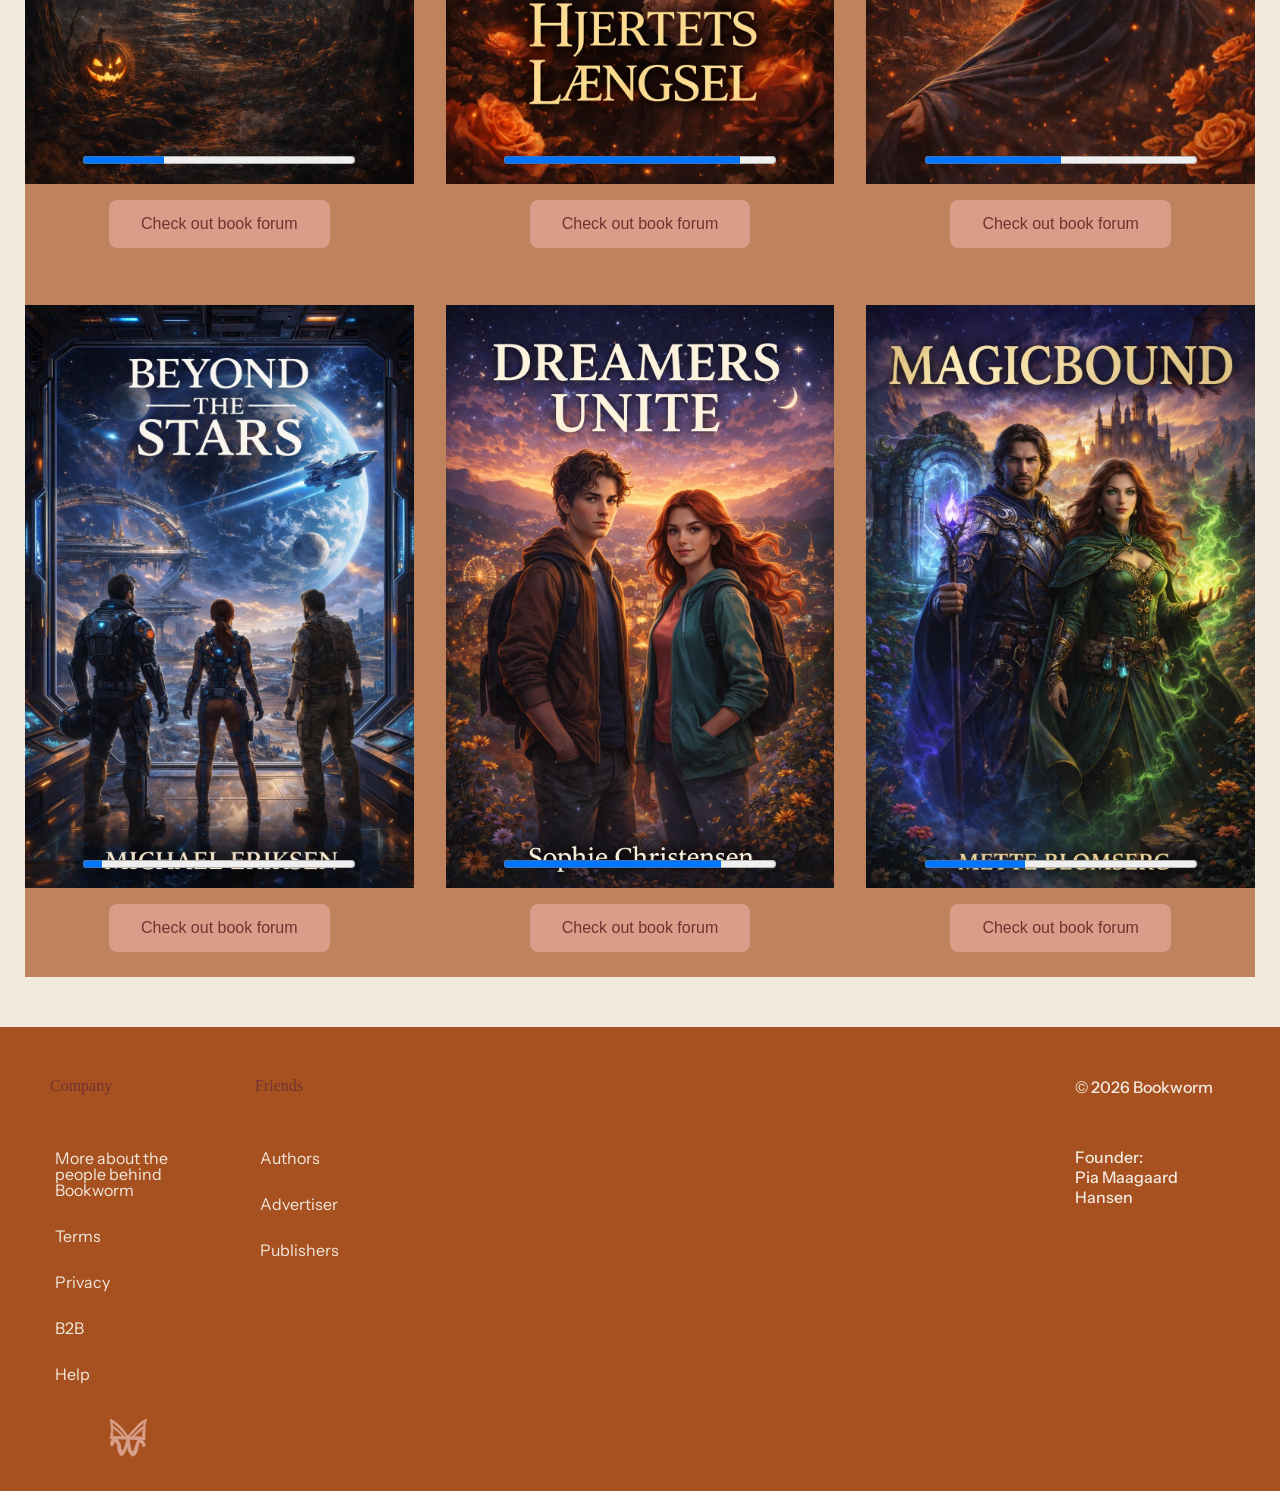
==== commit 69457a12: "Add files via upload" ====
--- a/librarypage.html
+++ b/librarypage.html
@@ -18,7 +18,7 @@
 <body>
     <header class="grid_header">
         <div class="logo">
-           <img src="logo1lang.svg" alt="logo">
+            <img src="logo1lang" alt="logo">
         </div>
         <nav class="menu">
             <a href="index.html">
@@ -157,4 +157,4 @@
             <p>Founder:<br> Pia Maagaard Hansen</p>
         </div>
     </footer>
-</body>
+</body>
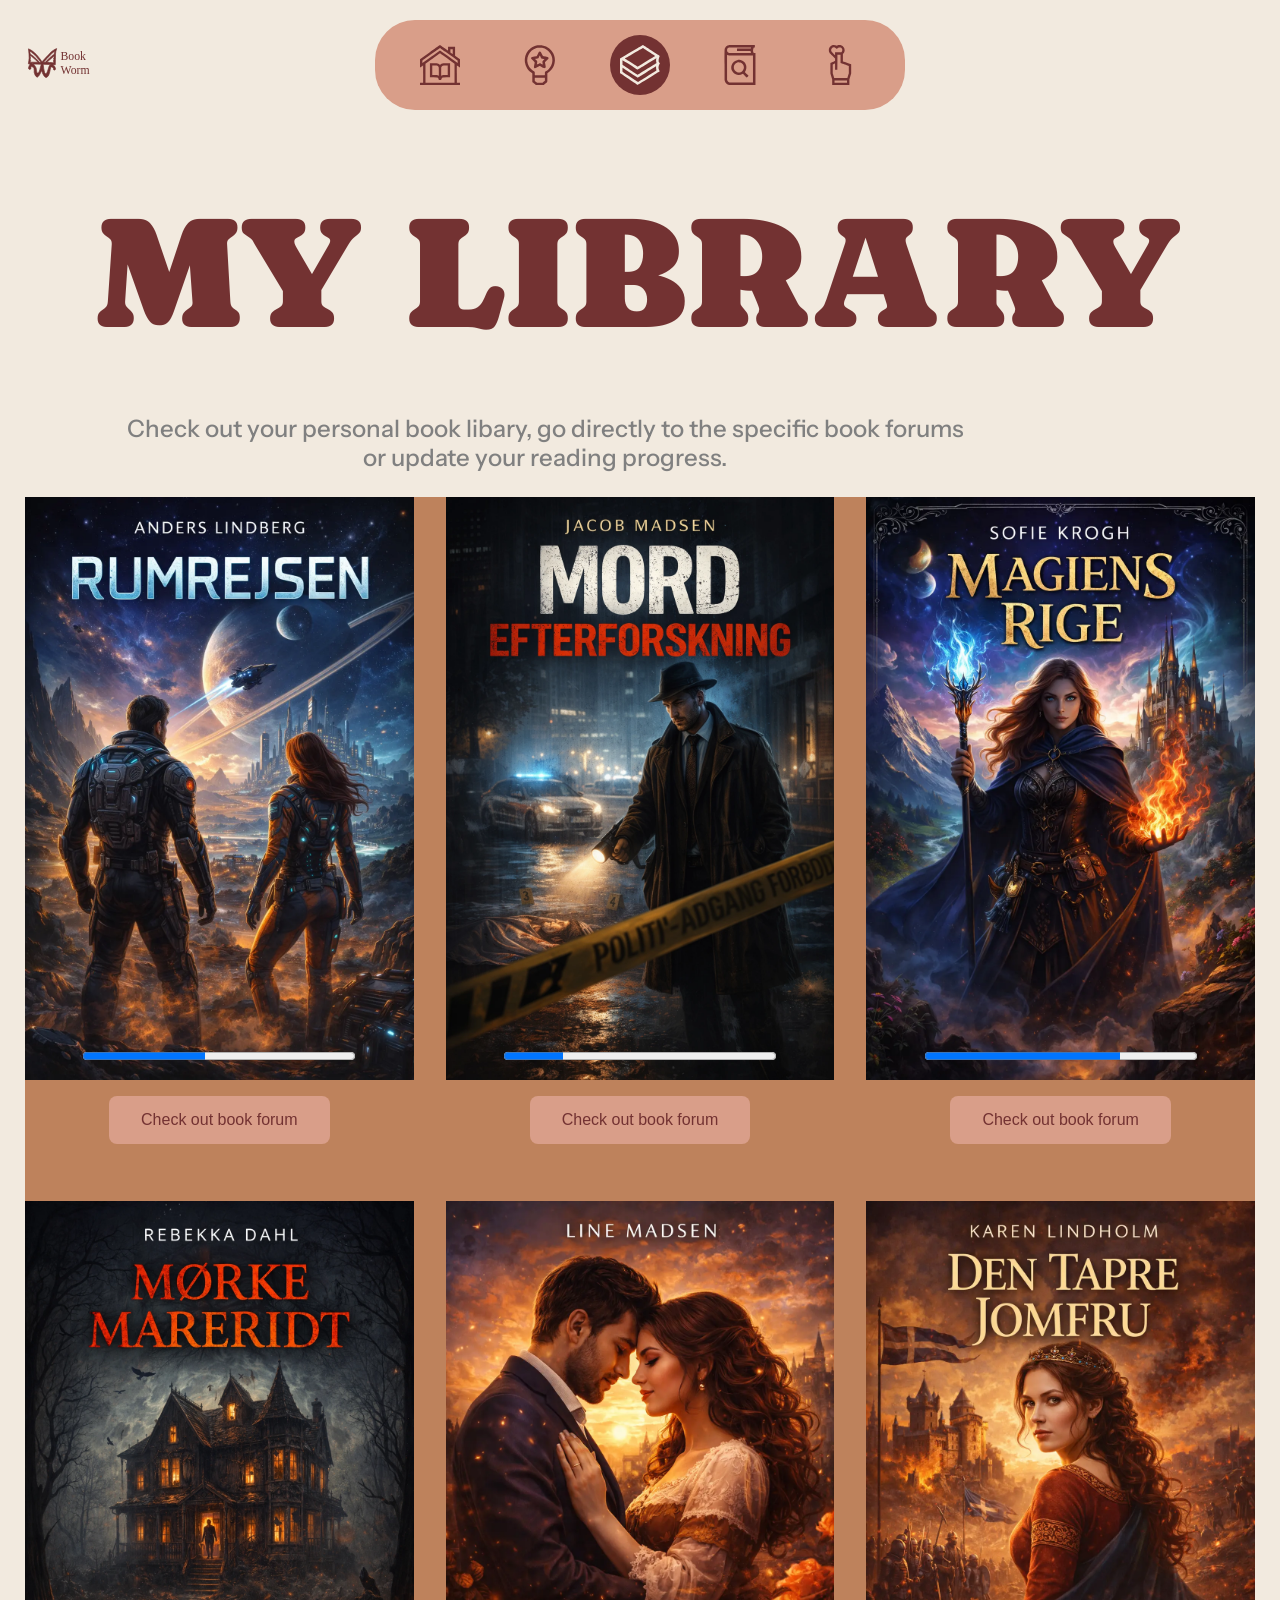
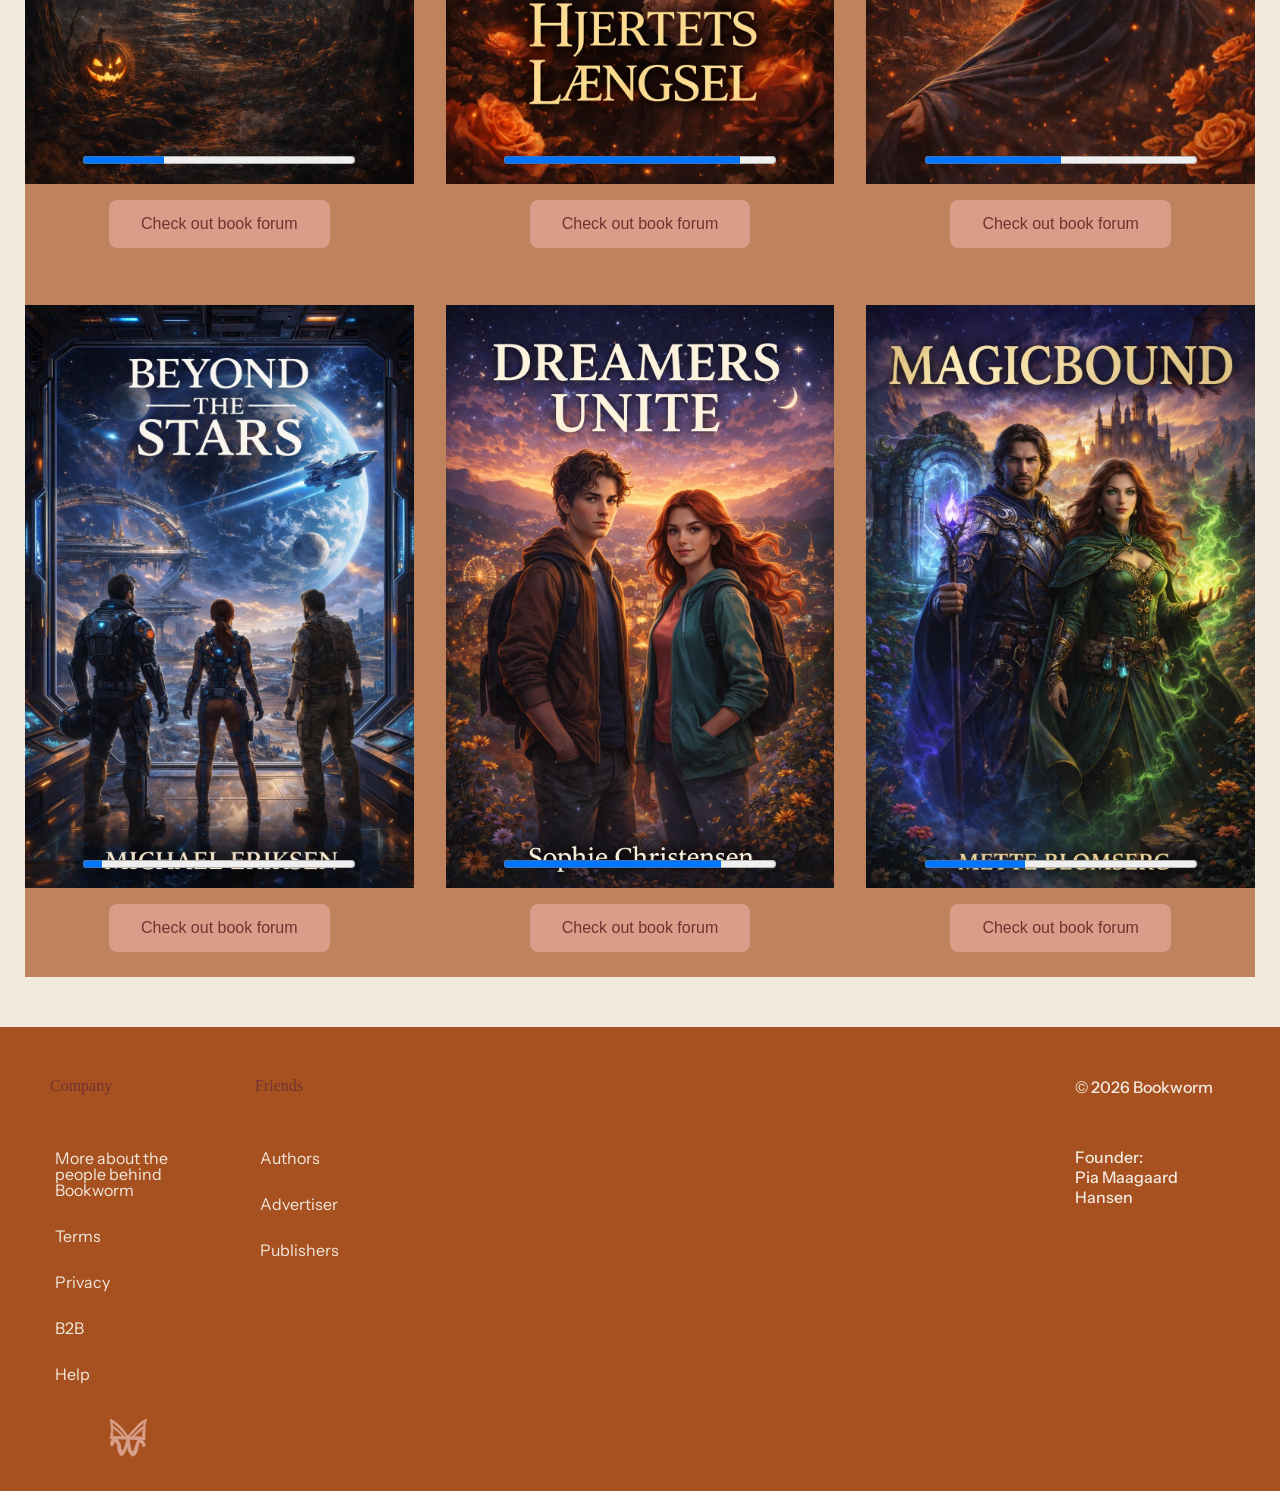
==== commit d37236e0: "Add files via upload" ====
--- a/librarypage.html
+++ b/librarypage.html
@@ -18,7 +18,7 @@
 <body>
     <header class="grid_header">
         <div class="logo">
-            <img src="logo1lang" alt="logo">
+            <img src="logo1lang.svg" alt="logo">
         </div>
         <nav class="menu">
             <a href="index.html">
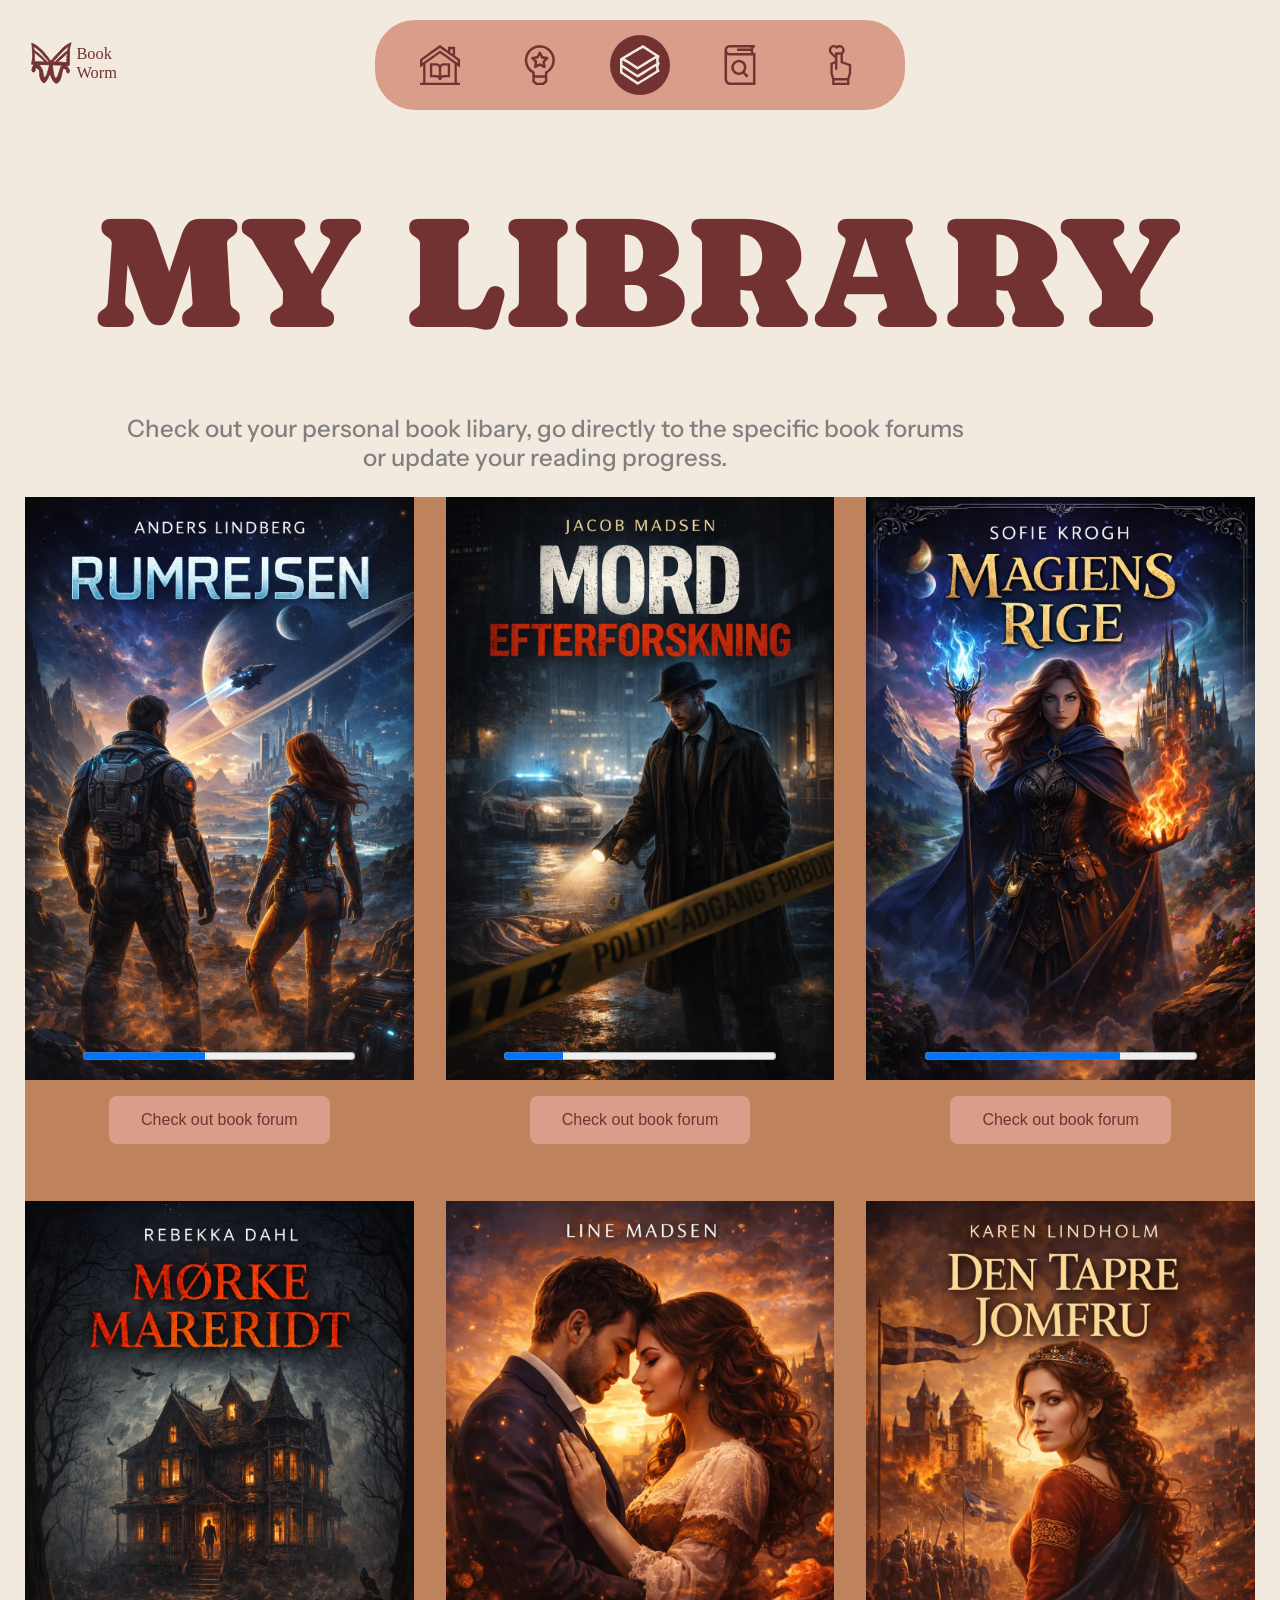
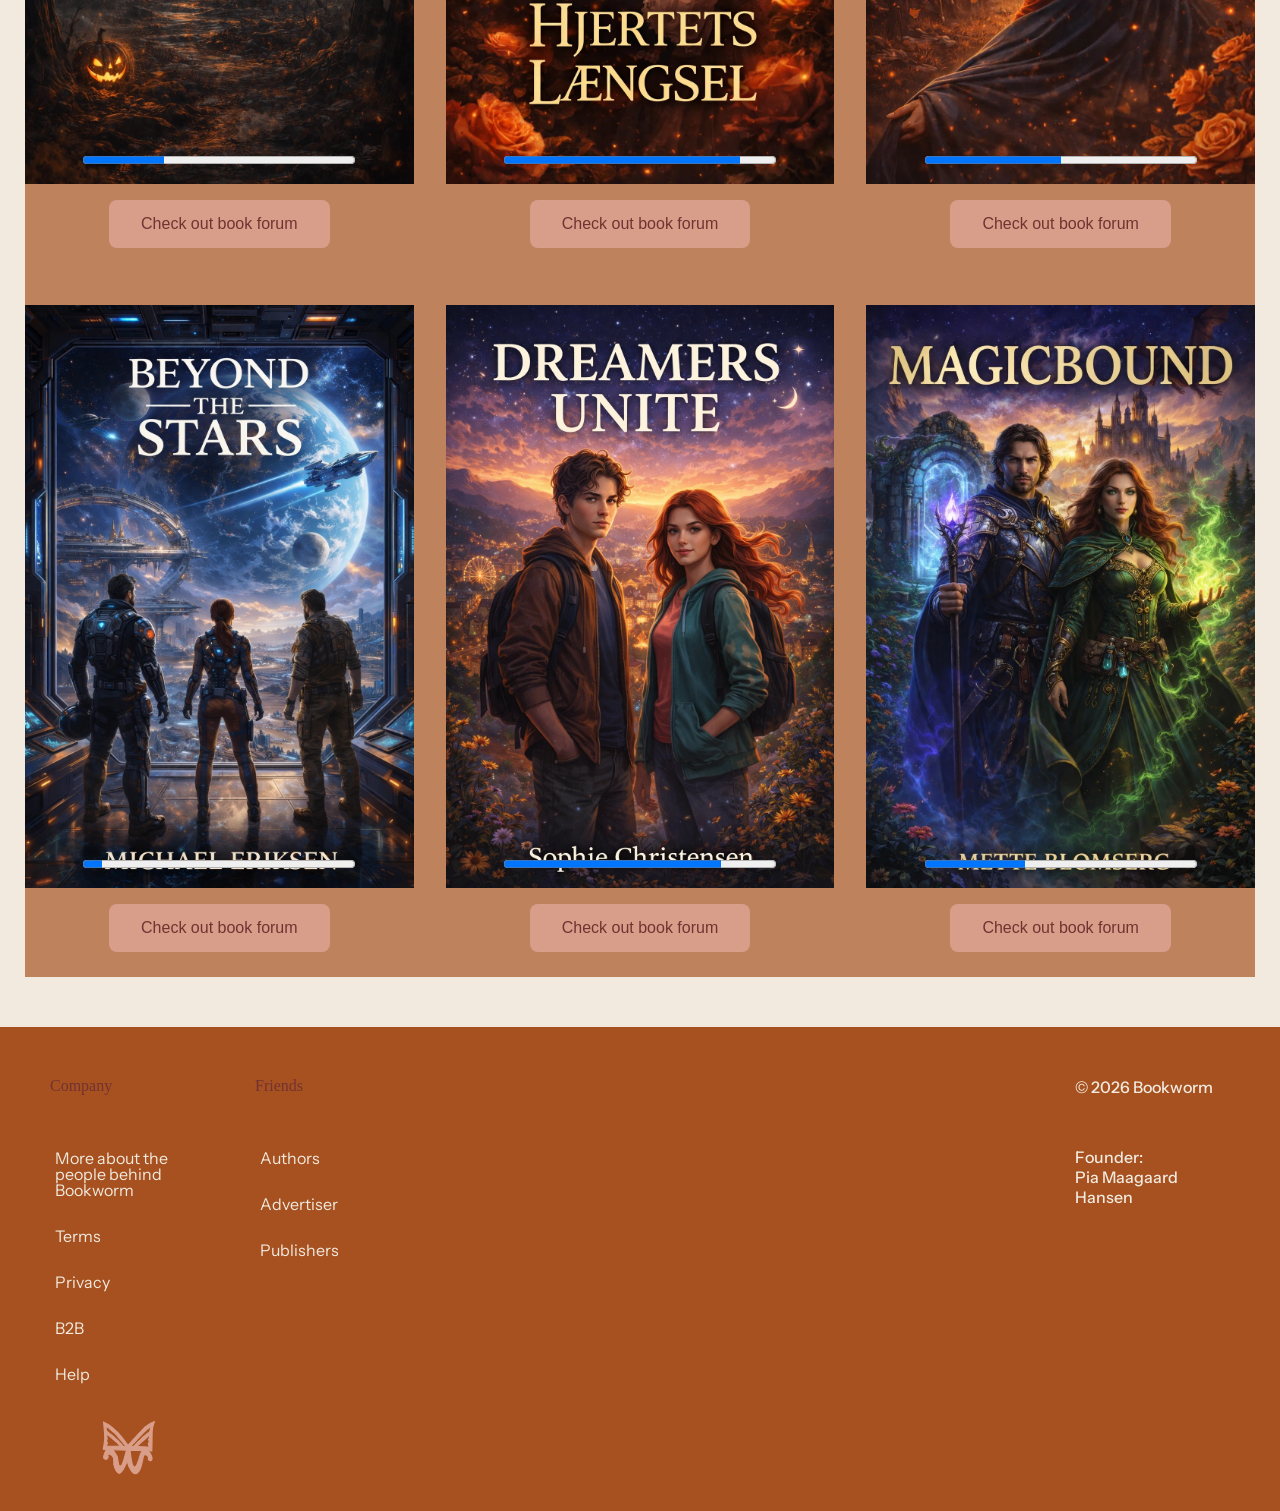
==== commit a2cc26ea: "Add files via upload" ====
--- a/librarypage.html
+++ b/librarypage.html
@@ -7,6 +7,7 @@
     <meta name="robots" content="noindex">
     <link rel="preconnect" href="https://fonts.googleapis.com">
     <link rel="preconnect" href="https://fonts.gstatic.com" crossorigin>
+    <link rel="icon" href="favicon.ico" type="image/x-icon">
     <link
         href="https://fonts.googleapis.com/css2?family=Autour+One&family=Caprasimo&family=Gloock&family=Instrument+Sans:ital,wght@0,400..700;1,400..700&display=swap"
         rel="stylesheet">
--- a/style.css
+++ b/style.css
@@ -55,7 +55,7 @@
 @media (min-width: 1001px) {
   /***** MENU ******/
   .logo img {
-    height: 50px;
+    height: 70px;
   }
   .menu {
     background-color: #d99e89; /* farven bag menuen */
@@ -208,7 +208,7 @@
 @media screen and (max-width: 1000px) {
   /***** MENU ******/
   .logo img {
-    height: 50px;
+    height: 70px;
   }
   .menu {
     background-color: #d99e89; /* farven bag menuen */
